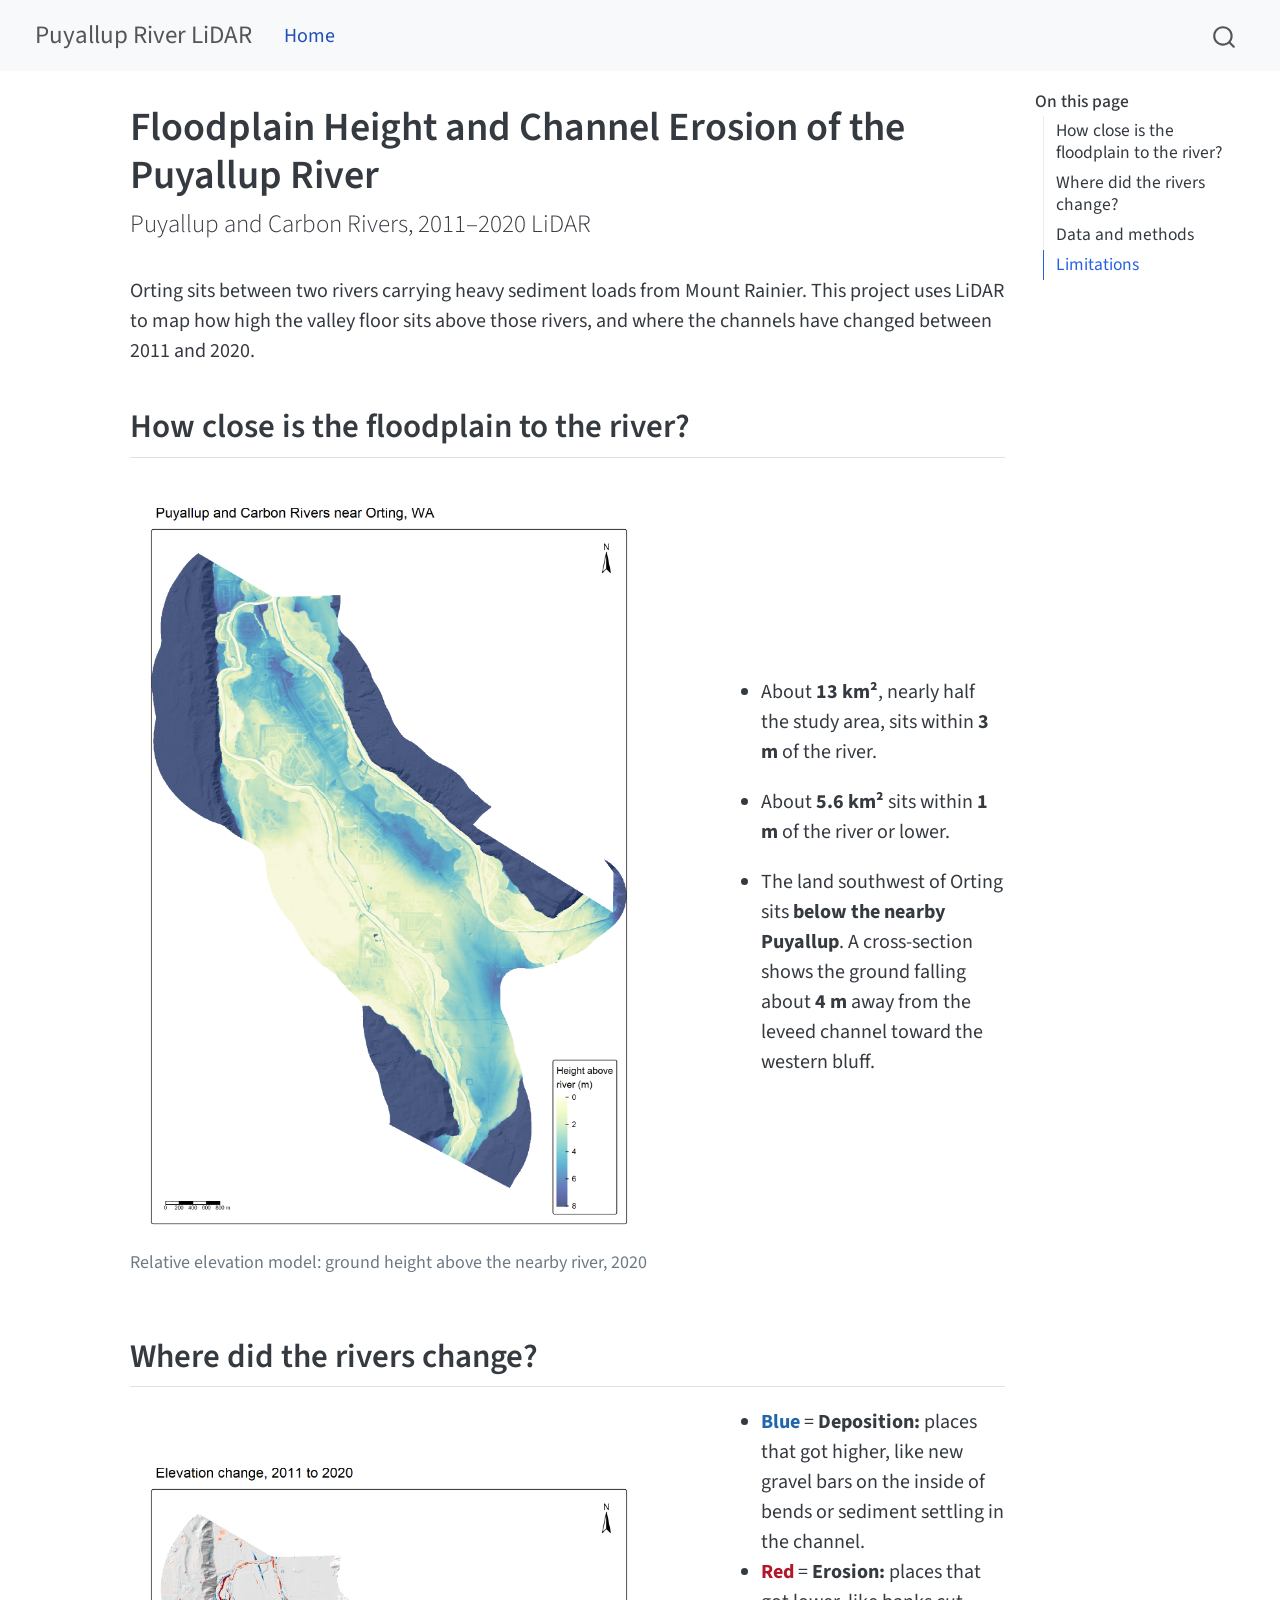
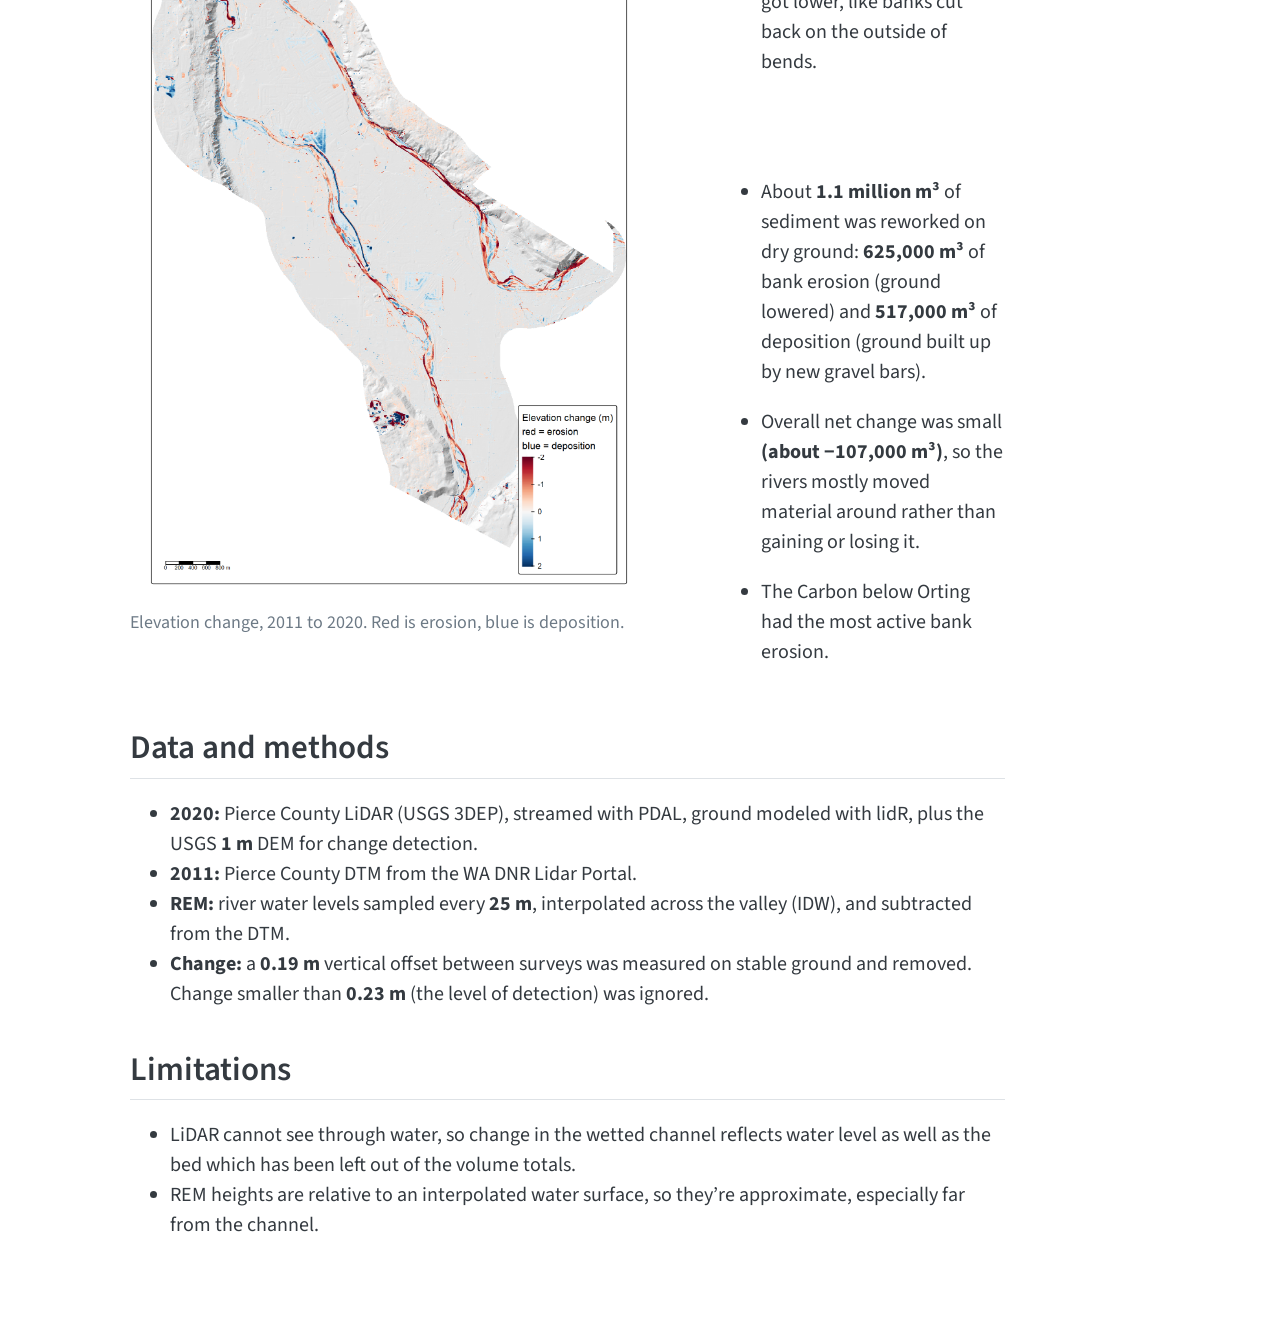
==== docs/index.html @ a302550f "Home page with side-by-side maps and findings" ====
<!DOCTYPE html>
<html xmlns="http://www.w3.org/1999/xhtml" lang="en" xml:lang="en"><head>

<meta charset="utf-8">
<meta name="generator" content="quarto-1.11.9">

<meta name="viewport" content="width=device-width, initial-scale=1.0, user-scalable=yes">


<title>Floodplain Height and Channel Erosion of the Puyallup River – Puyallup River LiDAR</title>
<style>
/* Default styles provided by pandoc.
** See https://pandoc.org/MANUAL.html#variables-for-html for config info.
*/
span.smallcaps{font-variant: small-caps;}
div.columns{display: flex; gap: 1.5em;}
div.column{flex: auto;}
@media screen {
div.columns{gap: min(4vw, 1.5em);}
div.column{overflow-x: auto;}
}
div.hanging-indent{margin-left: 1.5em; text-indent: -1.5em;}
ul.task-list{list-style: none;}
ul.task-list li input[type="checkbox"] {
  width: 0.8em;
  margin: 0 0.8em 0.2em -1em; /* quarto-specific, see https://github.com/quarto-dev/quarto-cli/issues/4556 */ 
  vertical-align: middle;
}
</style>


<script src="site_libs/quarto-nav/quarto-nav.js"></script>
<script src="site_libs/quarto-nav/headroom.min.js"></script>
<script src="site_libs/clipboard/clipboard.min.js"></script>
<script src="site_libs/quarto-search/autocomplete.umd.js"></script>
<script src="site_libs/quarto-search/fuse.min.js"></script>
<script src="site_libs/quarto-search/quarto-search.js"></script>
<meta name="quarto:offset" content="./">
<script src="site_libs/quarto-html/quarto.js" type="module"></script>
<script src="site_libs/quarto-html/tabsets/tabsets.js" type="module"></script>
<script src="site_libs/quarto-html/scrollable-regions/scrollable-regions.js" type="module"></script>
<script src="site_libs/quarto-html/popper.min.js"></script>
<script src="site_libs/quarto-html/tippy.umd.min.js"></script>
<script src="site_libs/quarto-html/anchor.min.js"></script>
<link href="site_libs/quarto-html/tippy.css" rel="stylesheet">
<link href="site_libs/quarto-html/quarto-syntax-highlighting-63b5708e65d6cd79cd7618c58d0c21e7.css" rel="stylesheet" id="quarto-text-highlighting-styles">
<script src="site_libs/bootstrap/bootstrap.min.js"></script>
<link href="site_libs/bootstrap/bootstrap-icons.css" rel="stylesheet">
<link href="site_libs/bootstrap/bootstrap-47aa540eaa8e065b430c7e6406f7c394.min.css" rel="stylesheet" append-hash="true" id="quarto-bootstrap" data-mode="light">
<script id="quarto-search-options" type="application/json">{
  "location": "navbar",
  "copy-button": false,
  "collapse-after": 3,
  "panel-placement": "end",
  "type": "overlay",
  "limit": 50,
  "keyboard-shortcut": [
    "f",
    "/",
    "s"
  ],
  "show-item-context": false,
  "language": {
    "search-no-results-text": "No results",
    "search-matching-documents-text": "matching documents",
    "search-copy-link-title": "Copy link to search",
    "search-hide-matches-text": "Hide additional matches",
    "search-more-match-text": "more match in this document",
    "search-more-matches-text": "more matches in this document",
    "search-clear-button-title": "Clear",
    "search-text-placeholder": "",
    "search-detached-cancel-button-title": "Cancel",
    "search-submit-button-title": "Submit",
    "search-label": "Search"
  }
}</script>


</head>

<body class="nav-fixed quarto-light"><a id="quarto-skip-link" class="visually-hidden-focusable" href="#quarto-document-content">Skip to main content</a>

<div id="quarto-search-results"></div>
  <header id="quarto-header" class="headroom fixed-top">
    <nav class="navbar navbar-expand-lg " data-bs-theme="dark" aria-label="Site">
      <div class="navbar-container container-fluid">
      <div class="navbar-brand-container mx-auto">
    <a class="navbar-brand" href="./index.html">
    <span class="navbar-title">Puyallup River LiDAR</span>
    </a>
  </div>
          <button class="navbar-toggler" type="button" data-bs-toggle="collapse" data-bs-target="#navbarCollapse" aria-controls="navbarCollapse" aria-expanded="false" aria-label="Toggle navigation" onclick="if (window.quartoToggleHeadroom) { window.quartoToggleHeadroom(); }">
  <span class="navbar-toggler-icon"></span>
</button>
          <div class="collapse navbar-collapse" id="navbarCollapse">
            <ul class="navbar-nav navbar-nav-scroll me-auto">
  <li class="nav-item">
    <a class="nav-link active" href="./index.html" aria-current="page"> 
<span class="menu-text">Home</span></a>
  </li>  
</ul>
          </div> <!-- /navcollapse -->
            <div class="quarto-navbar-tools">
</div>
            <div id="quarto-search" class="" title="Search"></div>
      </div> <!-- /container-fluid -->
    </nav>
</header>
<!-- content -->
<div id="quarto-content" class="quarto-container page-columns page-rows-contents page-layout-article page-navbar">
<!-- sidebar -->
<!-- margin-sidebar -->
    <div id="quarto-margin-sidebar" class="sidebar margin-sidebar">
        <nav id="TOC" role="doc-toc" aria-labelledby="toc-title" class="toc-active">
    <h2 id="toc-title">On this page</h2>
   
  <ul>
  <li><a href="#how-close-is-the-floodplain-to-the-river" id="toc-how-close-is-the-floodplain-to-the-river" class="nav-link active" data-scroll-target="#how-close-is-the-floodplain-to-the-river">How close is the floodplain to the river?</a></li>
  <li><a href="#where-did-the-rivers-change" id="toc-where-did-the-rivers-change" class="nav-link" data-scroll-target="#where-did-the-rivers-change">Where did the rivers change?</a></li>
  <li><a href="#data-and-methods" id="toc-data-and-methods" class="nav-link" data-scroll-target="#data-and-methods">Data and methods</a></li>
  <li><a href="#limitations" id="toc-limitations" class="nav-link" data-scroll-target="#limitations">Limitations</a></li>
  </ul>
</nav>
    </div>
<!-- main -->
<main class="content" id="quarto-document-content" tabindex="-1">

<header id="title-block-header" class="quarto-title-block default">
<div class="quarto-title">
<h1 class="title">Floodplain Height and Channel Erosion of the Puyallup River</h1>
<p class="subtitle lead">Puyallup and Carbon Rivers, 2011–2020 LiDAR</p>
</div>



<div class="quarto-title-meta">

    
  
    
  </div>
  


</header>


<p>Orting sits between two rivers carrying heavy sediment loads from Mount Rainier. This project uses LiDAR to map how high the valley floor sits above those rivers, and where the channels have changed between 2011 and 2020.</p>
<section id="how-close-is-the-floodplain-to-the-river" class="level2">
<h2 class="anchored" data-anchor-id="how-close-is-the-floodplain-to-the-river">How close is the floodplain to the river?</h2>
<div class="quarto-layout-panel" data-layout="[62,-4,34]">
<div class="quarto-layout-row quarto-layout-valign-center">
<div class="quarto-layout-cell" style="flex-basis: 62.0%;justify-content: flex-start;">
<div class="quarto-figure quarto-figure-center">
<figure class="figure">
<p><img src="figures/rem_map.png" class="img-fluid figure-img"></p>
<figcaption>Relative elevation model: ground height above the nearby river, 2020</figcaption>
</figure>
</div>
</div>
<div class="quarto-figure-spacer quarto-layout-cell" style="flex-basis: 4.0%;justify-content: flex-start;">
<p>&nbsp;</p>
</div>
<div class="quarto-layout-cell" style="flex-basis: 34.0%;justify-content: flex-start;">
<ul>
<li><p>About <strong>13 km²</strong>, nearly half the study area, sits within <strong>3 m</strong> of the river.</p></li>
<li><p>About <strong>5.6 km²</strong> sits within <strong>1 m</strong> of the river or lower.</p></li>
<li><p>The land southwest of Orting sits <strong>below the nearby Puyallup</strong>. A cross-section shows the ground falling about <strong>4 m</strong> away from the leveed channel toward the western bluff.</p></li>
</ul>
</div>
</div>
</div>
</section>
<section id="where-did-the-rivers-change" class="level2">
<h2 class="anchored" data-anchor-id="where-did-the-rivers-change">Where did the rivers change?</h2>
<div class="quarto-layout-panel" data-layout="[62,-4,34]">
<div class="quarto-layout-row quarto-layout-valign-center">
<div class="quarto-layout-cell" style="flex-basis: 62.0%;justify-content: flex-start;">
<div class="quarto-figure quarto-figure-center">
<figure class="figure">
<p><img src="figures/change_map.png" class="img-fluid figure-img"></p>
<figcaption>Elevation change, 2011 to 2020. Red is erosion, blue is deposition.</figcaption>
</figure>
</div>
</div>
<div class="quarto-figure-spacer quarto-layout-cell" style="flex-basis: 4.0%;justify-content: flex-start;">
<p>&nbsp;</p>
</div>
<div class="quarto-layout-cell" style="flex-basis: 34.0%;justify-content: flex-start;">
<ul>
<li><span style="color: #2166ac;"><strong>Blue</strong></span> = <strong>Deposition:</strong> places that got higher, like new gravel bars on the inside of bends or sediment settling in the channel.</li>
<li><span style="color: #b2182b;"><strong>Red</strong></span> = <strong>Erosion:</strong> places that got lower, like banks cut back on the outside of bends.</li>
</ul>
<div style="height: 4em;">

</div>
<ul>
<li><p>About <strong>1.1 million m³</strong> of sediment was reworked on dry ground: <strong>625,000 m³</strong> of bank erosion (ground lowered) and <strong>517,000 m³</strong> of deposition (ground built up by new gravel bars).</p></li>
<li><p>Overall net change was small <strong>(about −107,000 m³)</strong>, so the rivers mostly moved material around rather than gaining or losing it.</p></li>
<li><p>The Carbon below Orting had the most active bank erosion.</p></li>
</ul>
</div>
</div>
</div>
</section>
<section id="data-and-methods" class="level2">
<h2 class="anchored" data-anchor-id="data-and-methods">Data and methods</h2>
<ul>
<li><strong>2020:</strong> Pierce County LiDAR (USGS 3DEP), streamed with PDAL, ground modeled with lidR, plus the USGS <strong>1 m</strong> DEM for change detection.</li>
<li><strong>2011:</strong> Pierce County DTM from the WA DNR Lidar Portal.</li>
<li><strong>REM:</strong> river water levels sampled every <strong>25 m</strong>, interpolated across the valley (IDW), and subtracted from the DTM.</li>
<li><strong>Change:</strong> a <strong>0.19 m</strong> vertical offset between surveys was measured on stable ground and removed. Change smaller than <strong>0.23 m</strong> (the level of detection) was ignored.</li>
</ul>
</section>
<section id="limitations" class="level2">
<h2 class="anchored" data-anchor-id="limitations">Limitations</h2>
<ul>
<li>LiDAR cannot see through water, so change in the wetted channel reflects water level as well as the bed which has been left out of the volume totals.</li>
<li>REM heights are relative to an interpolated water surface, so they’re approximate, especially far from the channel.</li>
</ul>


</section>

</main> <!-- /main -->
<script id="quarto-html-after-body" type="application/javascript">
  window.document.addEventListener("DOMContentLoaded", function (event) {
    const icon = "";
    const anchorJS = new window.AnchorJS();
    anchorJS.options = {
      placement: 'right',
      icon: icon
    };
    anchorJS.add('.anchored');
    const isCodeAnnotation = (el) => {
      for (const clz of el.classList) {
        if (clz.startsWith('code-annotation-')) {                     
          return true;
        }
      }
      return false;
    }
    const onCopySuccess = function(e) {
      // button target
      const button = e.trigger;
      // don't keep focus
      button.blur();
      // flash "checked"
      button.classList.add('code-copy-button-checked');
      var currentTitle = button.getAttribute("title");
      button.setAttribute("title", "Copied!");
      let tooltip;
      if (window.bootstrap) {
        button.setAttribute("data-bs-toggle", "tooltip");
        button.setAttribute("data-bs-placement", "left");
        button.setAttribute("data-bs-title", "Copied!");
        tooltip = new bootstrap.Tooltip(button, 
          { trigger: "manual", 
            customClass: "code-copy-button-tooltip",
            offset: [0, -8]});
        tooltip.show();    
      }
      setTimeout(function() {
        if (tooltip) {
          tooltip.hide();
          button.removeAttribute("data-bs-title");
          button.removeAttribute("data-bs-toggle");
          button.removeAttribute("data-bs-placement");
        }
        button.setAttribute("title", currentTitle);
        button.classList.remove('code-copy-button-checked');
      }, 1000);
      // clear code selection
      e.clearSelection();
    }
    const getTextToCopy = function(trigger) {
      const outerScaffold = trigger.parentElement.cloneNode(true);
      const codeEl = outerScaffold.querySelector('code');
      for (const childEl of codeEl.children) {
        if (isCodeAnnotation(childEl)) {
          childEl.remove();
        }
      }
      return codeEl.innerText;
    }
    const clipboard = new window.ClipboardJS('.code-copy-button:not([data-in-quarto-modal])', {
      text: getTextToCopy
    });
    clipboard.on('success', onCopySuccess);
    if (window.document.getElementById('quarto-embedded-source-code-modal')) {
      const clipboardModal = new window.ClipboardJS('.code-copy-button[data-in-quarto-modal]', {
        text: getTextToCopy,
        container: window.document.getElementById('quarto-embedded-source-code-modal')
      });
      clipboardModal.on('success', onCopySuccess);
    }
      var localhostRegex = new RegExp(/^(?:http|https):\/\/localhost\:?[0-9]*\//);
      var mailtoRegex = new RegExp(/^mailto:/);
        var filterRegex = new RegExp('/' + window.location.host + '/');
      var isInternal = (href) => {
          return filterRegex.test(href) || localhostRegex.test(href) || mailtoRegex.test(href);
      }
      // Inspect non-navigation links and adorn them if external
      window.quartoDecorateExternalLinks = function (root) {
     var links = (root || window.document).querySelectorAll('a[href]:not(.nav-link):not(.navbar-brand):not(.toc-action):not(.sidebar-link):not(.sidebar-item-toggle):not(.pagination-link):not(.no-external):not([aria-hidden]):not(.dropdown-item):not(.quarto-navigation-tool):not(.about-link)');
      for (var i=0; i<links.length; i++) {
        const link = links[i];
        if (!isInternal(link.href)) {
          // undo the damage that might have been done by quarto-nav.js in the case of
          // links that we want to consider external
          if (link.dataset.originalHref !== undefined) {
            link.href = link.dataset.originalHref;
          }
          if (!link.classList.contains('no-external-icon')) {
          }
        }
      }
      };
      window.quartoDecorateExternalLinks(window.document);
    // Esc closes the popup (WCAG 1.4.13) and focus leaving both trigger and
    // popup closes it (WCAG 2.4.11); tippy handles neither for interactive popups.
    const hideOnEscAndFocusOut = {
      name: 'hideOnEscAndFocusOut',
      defaultValue: true,
      fn(instance) {
        const dismiss = () => {
          // A show scheduled by the trigger delay would otherwise reopen it
          instance.clearDelayTimeouts();
          instance.hide();
        };
        const onKeyDown = (event) => {
          if (event.key !== 'Escape') {
            return;
          }
          // Keep Esc from also reaching page handlers (e.g. reveal.js overview),
          // except an open reveal.js slide menu, which Esc should close too.
          // The menu handles keys only when its keyboard option is on.
          const menuHandlesEsc = window.Reveal?.getPlugin?.('menu')?.isOpen() &&
            window.Reveal.getConfig().menu?.keyboard !== false;
          if (!menuHandlesEsc) {
            event.stopPropagation();
          }
          if (instance.popper.contains(window.document.activeElement)) {
            // Disabled while refocusing so the focus trigger does not reopen it
            instance.disable();
            instance.reference.focus();
            instance.enable();
          }
          dismiss();
        };
        const onFocusOut = (event) => {
          const target = event.relatedTarget;
          if (target && !instance.reference.contains(target) &&
              !instance.popper.contains(target)) {
            dismiss();
          }
        };
        // On the trigger too: a click trigger (code-annotations: select) has no
        // blur handling. Attached for the instance's lifetime so leaving the
        // trigger also cancels a show still pending on the trigger delay.
        instance.reference.addEventListener('focusout', onFocusOut);
        return {
          onShow() {
            window.document.addEventListener('keydown', onKeyDown, true);
            instance.popper.addEventListener('focusout', onFocusOut);
          },
          onHide() {
            window.document.removeEventListener('keydown', onKeyDown, true);
            instance.popper.removeEventListener('focusout', onFocusOut);
          },
          onDestroy() {
            instance.reference.removeEventListener('focusout', onFocusOut);
          },
        };
      },
    };
    function tippyHover(el, contentFn, onTriggerFn, onUntriggerFn) {
      const config = {
        allowHTML: true,
        maxWidth: 500,
        delay: 100,
        arrow: false,
        appendTo: function(el) {
            return el.parentElement;
        },
        interactive: true,
        interactiveBorder: 10,
        theme: 'quarto',
        placement: 'bottom-start',
        plugins: [hideOnEscAndFocusOut],
      };
      if (contentFn) {
        config.content = contentFn;
      }
      if (onTriggerFn) {
        config.onTrigger = onTriggerFn;
      }
      if (onUntriggerFn) {
        config.onUntrigger = onUntriggerFn;
      }
      window.tippy(el, config); 
    }
    const noterefs = window.document.querySelectorAll('a[role="doc-noteref"]');
    for (var i=0; i<noterefs.length; i++) {
      const ref = noterefs[i];
      tippyHover(ref, function() {
        // use id or data attribute instead here
        let href = ref.getAttribute('data-footnote-href') || ref.getAttribute('href');
        try { href = new URL(href).hash; } catch {}
        const id = href.replace(/^#\/?/, "");
        const note = window.document.getElementById(id);
        if (note) {
          return note.innerHTML;
        } else {
          return "";
        }
      });
    }
    const xrefs = window.document.querySelectorAll('a.quarto-xref');
    const processXRef = (id, note) => {
      // Strip column container classes
      const stripColumnClz = (el) => {
        el.classList.remove("page-full", "page-columns");
        if (el.children) {
          for (const child of el.children) {
            stripColumnClz(child);
          }
        }
      }
      stripColumnClz(note)
      if (id === null || id.startsWith('sec-')) {
        // Special case sections, only their first couple elements
        const container = document.createElement("div");
        if (note.children && note.children.length > 2) {
          container.appendChild(note.children[0].cloneNode(true));
          for (let i = 1; i < note.children.length; i++) {
            const child = note.children[i];
            if (child.tagName === "P" && child.innerText === "") {
              continue;
            } else {
              container.appendChild(child.cloneNode(true));
              break;
            }
          }
          if (window.Quarto?.typesetMath) {
            window.Quarto.typesetMath(container);
          }
          return container.innerHTML
        } else {
          if (window.Quarto?.typesetMath) {
            window.Quarto.typesetMath(note);
          }
          return note.innerHTML;
        }
      } else {
        // Remove any anchor links if they are present
        const anchorLink = note.querySelector('a.anchorjs-link');
        if (anchorLink) {
          anchorLink.remove();
        }
        if (window.Quarto?.typesetMath) {
          window.Quarto.typesetMath(note);
        }
        if (note.classList.contains("callout")) {
          return note.outerHTML;
        } else {
          return note.innerHTML;
        }
      }
    }
    for (var i=0; i<xrefs.length; i++) {
      const xref = xrefs[i];
      tippyHover(xref, undefined, function(instance) {
        instance.disable();
        let url = xref.getAttribute('href');
        let hash = undefined; 
        if (url.startsWith('#')) {
          hash = url;
        } else {
          try { hash = new URL(url).hash; } catch {}
        }
        if (hash) {
          const id = hash.replace(/^#\/?/, "");
          const note = window.document.getElementById(id);
          if (note !== null) {
            try {
              const html = processXRef(id, note.cloneNode(true));
              instance.setContent(html);
            } finally {
              instance.enable();
              instance.show();
            }
          } else {
            // See if we can fetch this
            fetch(url.split('#')[0])
            .then(res => res.text())
            .then(html => {
              const parser = new DOMParser();
              const htmlDoc = parser.parseFromString(html, "text/html");
              const note = htmlDoc.getElementById(id);
              if (note !== null) {
                const html = processXRef(id, note);
                instance.setContent(html);
              } 
            }).finally(() => {
              instance.enable();
              instance.show();
            });
          }
        } else {
          // See if we can fetch a full url (with no hash to target)
          // This is a special case and we should probably do some content thinning / targeting
          fetch(url)
          .then(res => res.text())
          .then(html => {
            const parser = new DOMParser();
            const htmlDoc = parser.parseFromString(html, "text/html");
            const note = htmlDoc.querySelector('main.content');
            if (note !== null) {
              // This should only happen for chapter cross references
              // (since there is no id in the URL)
              // remove the first header
              if (note.children.length > 0 && note.children[0].tagName === "HEADER") {
                note.children[0].remove();
              }
              const html = processXRef(null, note);
              instance.setContent(html);
            } 
          }).finally(() => {
            instance.enable();
            instance.show();
          });
        }
      }, function(instance) {
      });
    }
        let selectedAnnoteEl;
        const selectorForAnnotation = ( cell, annotation) => {
          let cellAttr = 'data-code-cell="' + cell + '"';
          let lineAttr = 'data-code-annotation="' +  annotation + '"';
          const selector = 'span[' + cellAttr + '][' + lineAttr + ']';
          return selector;
        }
        const selectCodeLines = (annoteEl) => {
          const doc = window.document;
          const targetCell = annoteEl.getAttribute("data-target-cell");
          const targetAnnotation = annoteEl.getAttribute("data-target-annotation");
          const annoteSpan = window.document.querySelector(selectorForAnnotation(targetCell, targetAnnotation));
          const lines = annoteSpan.getAttribute("data-code-lines").split(",");
          const lineIds = lines.map((line) => {
            return targetCell + "-" + line;
          })
          // Each band is positioned against its own containing block, which is
          // not the offsetParent of the lines, so place it from client rects.
          const placeBand = (band, firstEl, lastEl, codeBlock) => {
            const container = band.offsetParent;
            if (container === null) {
              return;
            }
            const containerRect = container.getBoundingClientRect();
            // Reveal.js scales slides with a transform, so convert client
            // pixels back to the CSS pixels of the container.
            const scale = containerRect.height / container.offsetHeight || 1;
            const firstRect = firstEl.getBoundingClientRect();
            const lastRect = lastEl.getBoundingClientRect();
            const top = (firstRect.top - containerRect.top) / scale - container.clientTop + container.scrollTop;
            const height = (lastRect.bottom - firstRect.top) / scale;
            band.style.top = top - 2 + "px";
            band.style.height = height + 4 + "px";
            if (codeBlock) {
              // Without the copy button wrapper, the containing block is wider
              // than the code block, so span the code block explicitly.
              const blockRect = codeBlock.getBoundingClientRect();
              band.style.left = (blockRect.left - containerRect.left) / scale - container.clientLeft + container.scrollLeft + "px";
              band.style.width = blockRect.width / scale + "px";
            }
          };
          if (lineIds.length > 0) {
            const el = window.document.getElementById(lineIds[0]);
            const lastEl = window.document.getElementById(lineIds[lineIds.length - 1]);
            const parent = el.parentElement.parentElement;
            // cook up a div (if necessary) and position it
            let div = window.document.getElementById("code-annotation-line-highlight");
            if (div === null) {
              div = window.document.createElement("div");
              div.setAttribute("id", "code-annotation-line-highlight");
              div.style.position = 'absolute';
              parent.appendChild(div);
            }
            placeBand(div, el, lastEl, parent.closest("div.sourceCode") || parent);
            let gutterDiv = window.document.getElementById("code-annotation-line-highlight-gutter");
            if (gutterDiv === null) {
              gutterDiv = window.document.createElement("div");
              gutterDiv.setAttribute("id", "code-annotation-line-highlight-gutter");
              gutterDiv.style.position = 'absolute';
              const codeCell = window.document.getElementById(targetCell);
              const gutter = codeCell.querySelector('.code-annotation-gutter');
              gutter.appendChild(gutterDiv);
            }
            placeBand(gutterDiv, el, lastEl);
            selectedAnnoteEl = annoteEl;
          }
        };
        const unselectCodeLines = () => {
          const elementsIds = ["code-annotation-line-highlight", "code-annotation-line-highlight-gutter"];
          elementsIds.forEach((elId) => {
            const div = window.document.getElementById(elId);
            if (div) {
              div.remove();
            }
          });
          selectedAnnoteEl = undefined;
        };
          // Handle positioning of the toggle
      window.addEventListener(
        "resize",
        throttle(() => {
          elRect = undefined;
          if (selectedAnnoteEl) {
            selectCodeLines(selectedAnnoteEl);
          }
        }, 10)
      );
      function throttle(fn, ms) {
      let throttle = false;
      let timer;
        return (...args) => {
          if(!throttle) { // first call gets through
              fn.apply(this, args);
              throttle = true;
          } else { // all the others get throttled
              if(timer) clearTimeout(timer); // cancel #2
              timer = setTimeout(() => {
                fn.apply(this, args);
                timer = throttle = false;
              }, ms);
          }
        };
      }
        // Attach click handler to the DT
        const annoteDls = window.document.querySelectorAll('dt[data-target-cell]');
        for (const annoteDlNode of annoteDls) {
          annoteDlNode.addEventListener('click', (event) => {
            const clickedEl = event.target;
            if (clickedEl !== selectedAnnoteEl) {
              unselectCodeLines();
              const activeEl = window.document.querySelector('dt[data-target-cell].code-annotation-active');
              if (activeEl) {
                activeEl.classList.remove('code-annotation-active');
              }
              selectCodeLines(clickedEl);
              clickedEl.classList.add('code-annotation-active');
            } else {
              // Unselect the line
              unselectCodeLines();
              clickedEl.classList.remove('code-annotation-active');
            }
          });
        }
    const findCites = (el) => {
      const parentEl = el.parentElement;
      if (parentEl) {
        const cites = parentEl.dataset.cites;
        if (cites) {
          return {
            el,
            cites: cites.split(' ')
          };
        } else {
          return findCites(el.parentElement)
        }
      } else {
        return undefined;
      }
    };
    var bibliorefs = window.document.querySelectorAll('a[role="doc-biblioref"]');
    for (var i=0; i<bibliorefs.length; i++) {
      const ref = bibliorefs[i];
      const citeInfo = findCites(ref);
      if (citeInfo) {
        tippyHover(citeInfo.el, function() {
          var popup = window.document.createElement('div');
          citeInfo.cites.forEach(function(cite) {
            var citeDiv = window.document.createElement('div');
            citeDiv.classList.add('hanging-indent');
            citeDiv.classList.add('csl-entry');
            var biblioDiv = window.document.getElementById('ref-' + cite);
            if (biblioDiv) {
              citeDiv.innerHTML = biblioDiv.innerHTML;
            }
            popup.appendChild(citeDiv);
          });
          return popup.innerHTML;
        });
      }
    }
  });
  </script>
  <script type="application/javascript">
  window.quartoScrollableRegionsLabels = {"code":"Scrollable code","output":"Scrollable output"};
  </script>
</div> <!-- /content -->




</body></html>
---- docs/site_libs/quarto-html/tippy.css ----
.tippy-box[data-animation=fade][data-state=hidden]{opacity:0}[data-tippy-root]{max-width:calc(100vw - 10px)}.tippy-box{position:relative;background-color:#333;color:#fff;border-radius:4px;font-size:14px;line-height:1.4;white-space:normal;outline:0;transition-property:transform,visibility,opacity}.tippy-box[data-placement^=top]>.tippy-arrow{bottom:0}.tippy-box[data-placement^=top]>.tippy-arrow:before{bottom:-7px;left:0;border-width:8px 8px 0;border-top-color:initial;transform-origin:center top}.tippy-box[data-placement^=bottom]>.tippy-arrow{top:0}.tippy-box[data-placement^=bottom]>.tippy-arrow:before{top:-7px;left:0;border-width:0 8px 8px;border-bottom-color:initial;transform-origin:center bottom}.tippy-box[data-placement^=left]>.tippy-arrow{right:0}.tippy-box[data-placement^=left]>.tippy-arrow:before{border-width:8px 0 8px 8px;border-left-color:initial;right:-7px;transform-origin:center left}.tippy-box[data-placement^=right]>.tippy-arrow{left:0}.tippy-box[data-placement^=right]>.tippy-arrow:before{left:-7px;border-width:8px 8px 8px 0;border-right-color:initial;transform-origin:center right}.tippy-box[data-inertia][data-state=visible]{transition-timing-function:cubic-bezier(.54,1.5,.38,1.11)}.tippy-arrow{width:16px;height:16px;color:#333}.tippy-arrow:before{content:"";position:absolute;border-color:transparent;border-style:solid}.tippy-content{position:relative;padding:5px 9px;z-index:1}
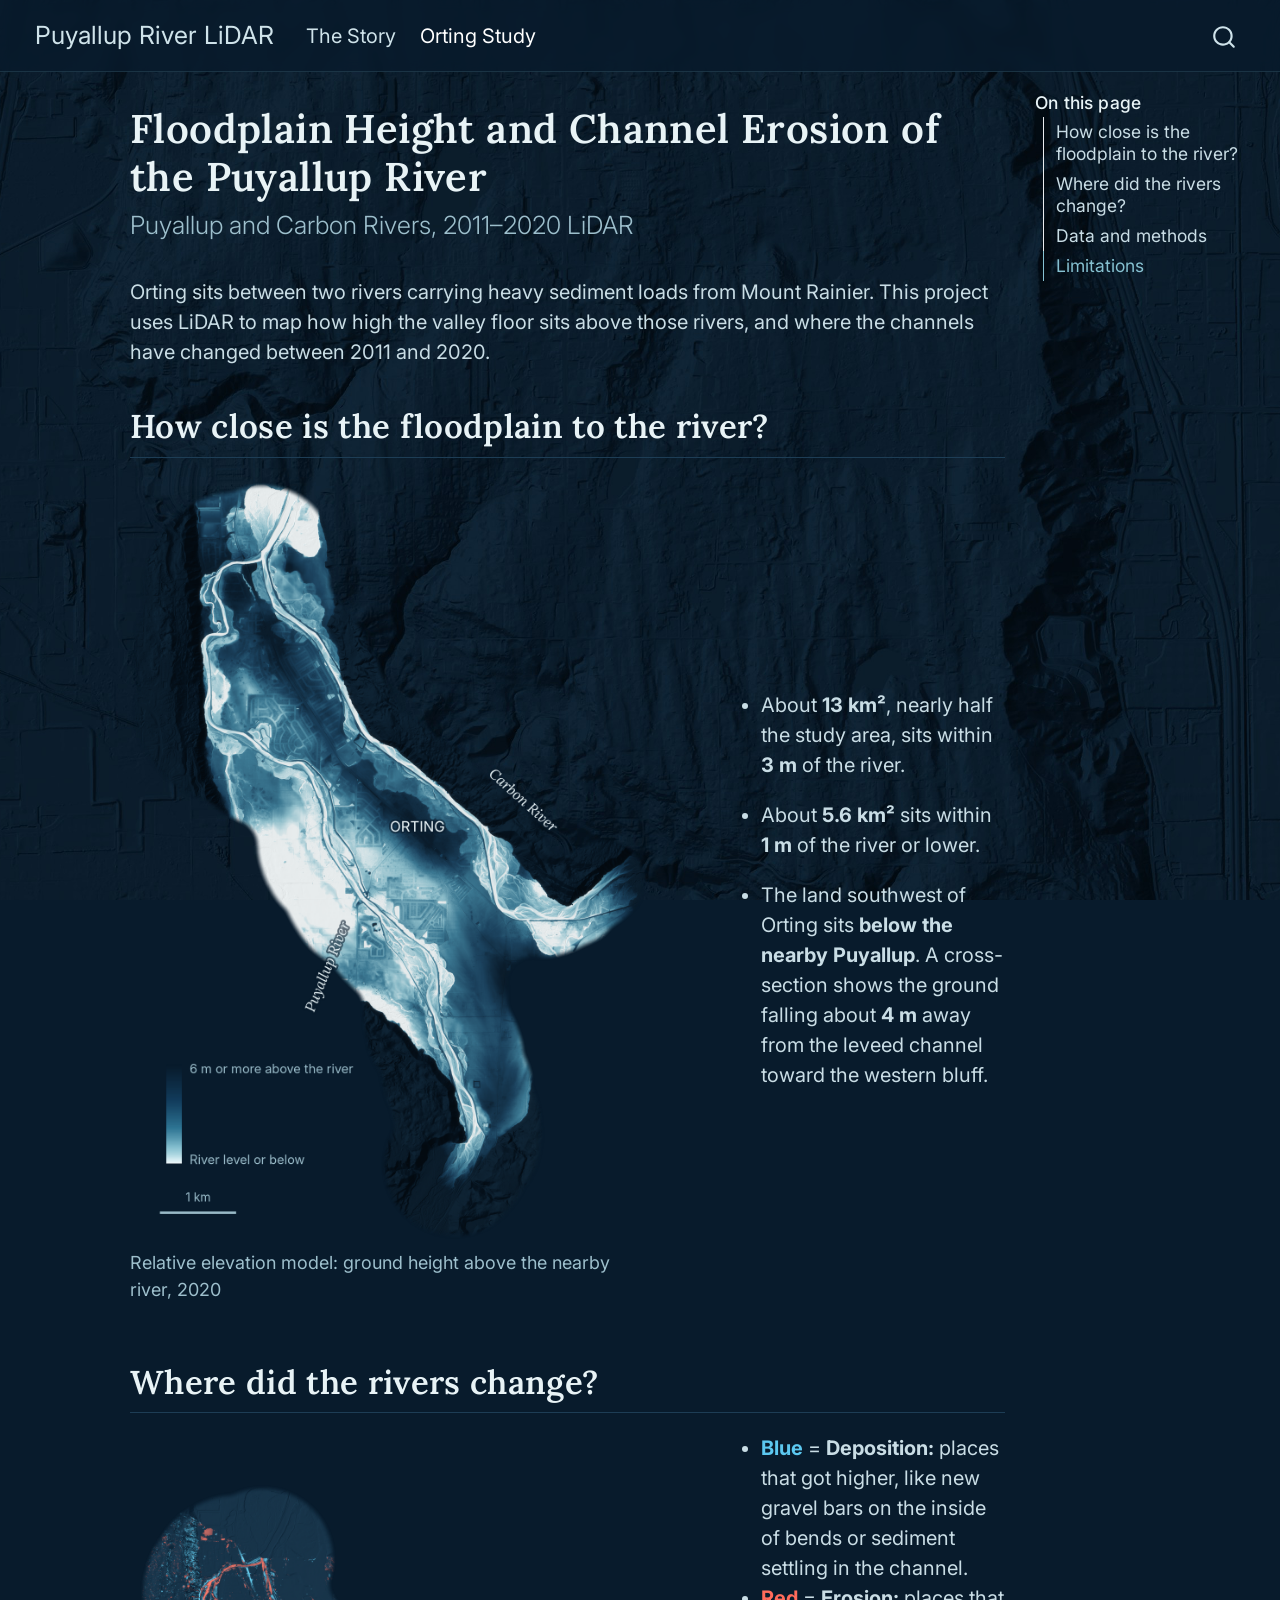
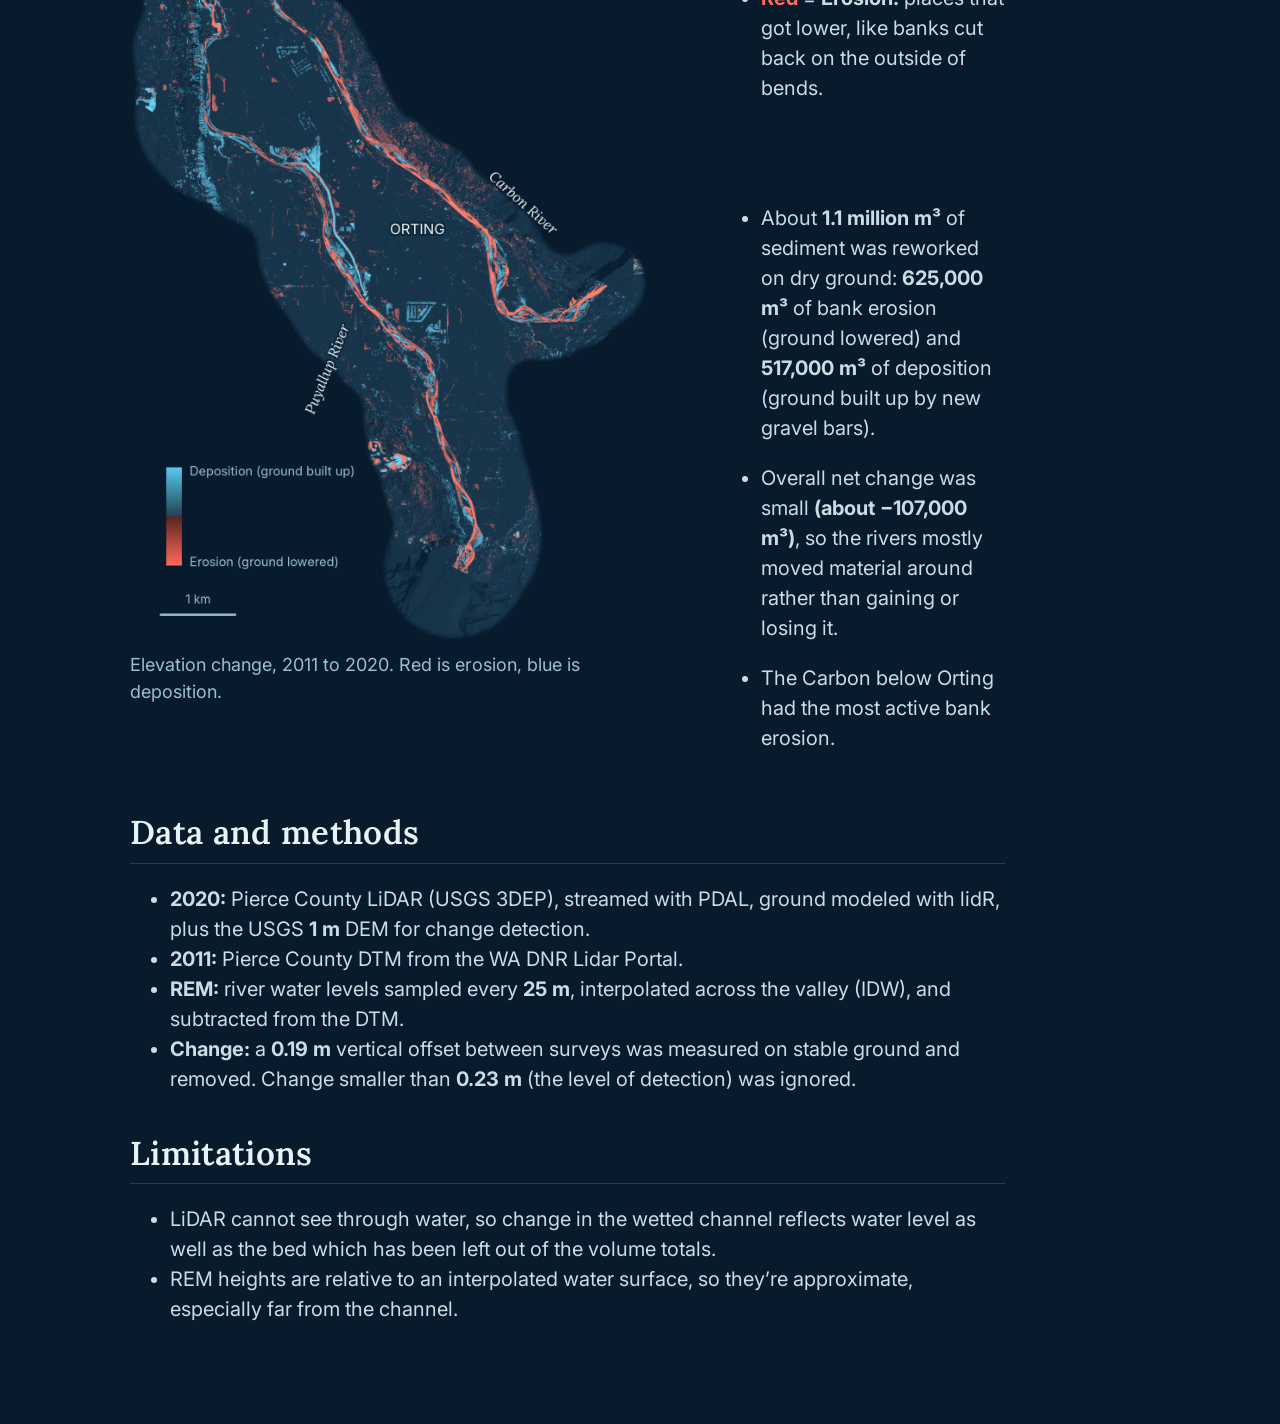
==== commit 95b03199: "Story page: Closeread scrollytelling with map layers, staggered pop-ups and definitions" ====
--- a/docs/index.html
+++ b/docs/index.html
@@ -43,10 +43,10 @@
 <script src="site_libs/quarto-html/tippy.umd.min.js"></script>
 <script src="site_libs/quarto-html/anchor.min.js"></script>
 <link href="site_libs/quarto-html/tippy.css" rel="stylesheet">
-<link href="site_libs/quarto-html/quarto-syntax-highlighting-63b5708e65d6cd79cd7618c58d0c21e7.css" rel="stylesheet" id="quarto-text-highlighting-styles">
+<link href="site_libs/quarto-html/quarto-syntax-highlighting-dark-447e42e69aaa9833c0ba1b986f430b20.css" rel="stylesheet" id="quarto-text-highlighting-styles">
 <script src="site_libs/bootstrap/bootstrap.min.js"></script>
 <link href="site_libs/bootstrap/bootstrap-icons.css" rel="stylesheet">
-<link href="site_libs/bootstrap/bootstrap-47aa540eaa8e065b430c7e6406f7c394.min.css" rel="stylesheet" append-hash="true" id="quarto-bootstrap" data-mode="light">
+<link href="site_libs/bootstrap/bootstrap-4c24aad4a71624eafb66204130db260a.min.css" rel="stylesheet" append-hash="true" id="quarto-bootstrap" data-mode="dark">
 <script id="quarto-search-options" type="application/json">{
   "location": "navbar",
   "copy-button": false,
@@ -76,6 +76,7 @@
 }</script>
 
 
+<link rel="stylesheet" href="styles.css">
 </head>
 
 <body class="nav-fixed quarto-light"><a id="quarto-skip-link" class="visually-hidden-focusable" href="#quarto-document-content">Skip to main content</a>
@@ -95,8 +96,12 @@
           <div class="collapse navbar-collapse" id="navbarCollapse">
             <ul class="navbar-nav navbar-nav-scroll me-auto">
   <li class="nav-item">
+    <a class="nav-link" href="./story.html"> 
+<span class="menu-text">The Story</span></a>
+  </li>  
+  <li class="nav-item">
     <a class="nav-link active" href="./index.html" aria-current="page"> 
-<span class="menu-text">Home</span></a>
+<span class="menu-text">Orting Study</span></a>
   </li>  
 </ul>
           </div> <!-- /navcollapse -->
@@ -188,8 +193,8 @@
 </div>
 <div class="quarto-layout-cell" style="flex-basis: 34.0%;justify-content: flex-start;">
 <ul>
-<li><span style="color: #2166ac;"><strong>Blue</strong></span> = <strong>Deposition:</strong> places that got higher, like new gravel bars on the inside of bends or sediment settling in the channel.</li>
-<li><span style="color: #b2182b;"><strong>Red</strong></span> = <strong>Erosion:</strong> places that got lower, like banks cut back on the outside of bends.</li>
+<li><span style="color: #5cc8f0;"><strong>Blue</strong></span> = <strong>Deposition:</strong> places that got higher, like new gravel bars on the inside of bends or sediment settling in the channel.</li>
+<li><span style="color: #ff6b5b;"><strong>Red</strong></span> = <strong>Erosion:</strong> places that got lower, like banks cut back on the outside of bends.</li>
 </ul>
 <div style="height: 4em;">
 
--- a/docs/site_libs/quarto-html/quarto-syntax-highlighting-dark-447e42e69aaa9833c0ba1b986f430b20.css
+++ b/docs/site_libs/quarto-html/quarto-syntax-highlighting-dark-447e42e69aaa9833c0ba1b986f430b20.css
@@ -0,0 +1,219 @@
+/* quarto syntax highlight colors */
+:root {
+  --quarto-hl-al-color: #f07178;
+  --quarto-hl-an-color: #d4d0ab;
+  --quarto-hl-at-color: #00e0e0;
+  --quarto-hl-bn-color: #d4d0ab;
+  --quarto-hl-bu-color: #abe338;
+  --quarto-hl-ch-color: #abe338;
+  --quarto-hl-co-color: #f8f8f2;
+  --quarto-hl-cv-color: #ffd700;
+  --quarto-hl-cn-color: #ffd700;
+  --quarto-hl-cf-color: #ffa07a;
+  --quarto-hl-dt-color: #ffa07a;
+  --quarto-hl-dv-color: #d4d0ab;
+  --quarto-hl-do-color: #f8f8f2;
+  --quarto-hl-er-color: #f07178;
+  --quarto-hl-ex-color: #00e0e0;
+  --quarto-hl-fl-color: #d4d0ab;
+  --quarto-hl-fu-color: #ffa07a;
+  --quarto-hl-im-color: #abe338;
+  --quarto-hl-in-color: #d4d0ab;
+  --quarto-hl-kw-color: #ffa07a;
+  --quarto-hl-op-color: #ffa07a;
+  --quarto-hl-ot-color: #00e0e0;
+  --quarto-hl-pp-color: #dcc6e0;
+  --quarto-hl-re-color: #00e0e0;
+  --quarto-hl-sc-color: #abe338;
+  --quarto-hl-ss-color: #abe338;
+  --quarto-hl-st-color: #abe338;
+  --quarto-hl-va-color: #00e0e0;
+  --quarto-hl-vs-color: #abe338;
+  --quarto-hl-wa-color: #dcc6e0;
+}
+
+/* other quarto variables */
+:root {
+  --quarto-font-monospace: SFMono-Regular, Menlo, Monaco, Consolas, "Liberation Mono", "Courier New", monospace;
+}
+
+/* syntax highlight based on Pandoc's rules */
+pre > code.sourceCode > span {
+  color: #f8f8f2;
+}
+
+code.sourceCode > span {
+  color: #f8f8f2;
+}
+
+div.sourceCode,
+div.sourceCode pre.sourceCode {
+  color: #f8f8f2;
+}
+
+/* Normal */
+code span {
+  color: #f8f8f2;
+}
+
+/* Alert */
+code span.al {
+  color: #f07178;
+}
+
+/* Annotation */
+code span.an {
+  color: #d4d0ab;
+}
+
+/* Attribute */
+code span.at {
+  color: #00e0e0;
+}
+
+/* BaseN */
+code span.bn {
+  color: #d4d0ab;
+}
+
+/* BuiltIn */
+code span.bu {
+  color: #abe338;
+}
+
+/* ControlFlow */
+code span.cf {
+  font-weight: bold;
+  color: #ffa07a;
+}
+
+/* Char */
+code span.ch {
+  color: #abe338;
+}
+
+/* Constant */
+code span.cn {
+  color: #ffd700;
+}
+
+/* Comment */
+code span.co {
+  font-style: italic;
+  color: #f8f8f2;
+}
+
+/* CommentVar */
+code span.cv {
+  color: #ffd700;
+}
+
+/* Documentation */
+code span.do {
+  color: #f8f8f2;
+}
+
+/* DataType */
+code span.dt {
+  color: #ffa07a;
+}
+
+/* DecVal */
+code span.dv {
+  color: #d4d0ab;
+}
+
+/* Error */
+code span.er {
+  color: #f07178;
+  text-decoration: underline;
+}
+
+/* Extension */
+code span.ex {
+  font-weight: bold;
+  color: #00e0e0;
+}
+
+/* Float */
+code span.fl {
+  color: #d4d0ab;
+}
+
+/* Function */
+code span.fu {
+  color: #ffa07a;
+}
+
+/* Import */
+code span.im {
+  color: #abe338;
+}
+
+/* Information */
+code span.in {
+  color: #d4d0ab;
+}
+
+/* Keyword */
+code span.kw {
+  font-weight: bold;
+  color: #ffa07a;
+}
+
+/* Operator */
+code span.op {
+  color: #ffa07a;
+}
+
+/* Other */
+code span.ot {
+  color: #00e0e0;
+}
+
+/* Preprocessor */
+code span.pp {
+  color: #dcc6e0;
+}
+
+/* RegionMarker */
+code span.re {
+  background-color: #f8f8f2;
+  color: #00e0e0;
+}
+
+/* SpecialChar */
+code span.sc {
+  color: #abe338;
+}
+
+/* SpecialString */
+code span.ss {
+  color: #abe338;
+}
+
+/* String */
+code span.st {
+  color: #abe338;
+}
+
+/* Variable */
+code span.va {
+  color: #00e0e0;
+}
+
+/* VerbatimString */
+code span.vs {
+  color: #abe338;
+}
+
+/* Warning */
+code span.wa {
+  color: #dcc6e0;
+}
+
+.prevent-inlining {
+  content: "</";
+}
+
+/*# sourceMappingURL=be8e1111c2b710f7c3a4926ffa2967aa.css.map */
--- a/docs/styles.css
+++ b/docs/styles.css
@@ -0,0 +1,10 @@
+/* ---- terrain background on every page ----
+   lidar hillshade of the plateau north of the valley, shaded the same way as the map's uplands */
+html { background: #081b2c; }
+body {
+  background:
+    url("figures/bg_terrain.jpg") center / cover fixed,
+    #081b2c;
+}
+.navbar { background: rgba(8, 27, 44, 0.80) !important; backdrop-filter: blur(6px);
+          border-bottom: 1px solid rgba(134, 193, 209, 0.15); }
